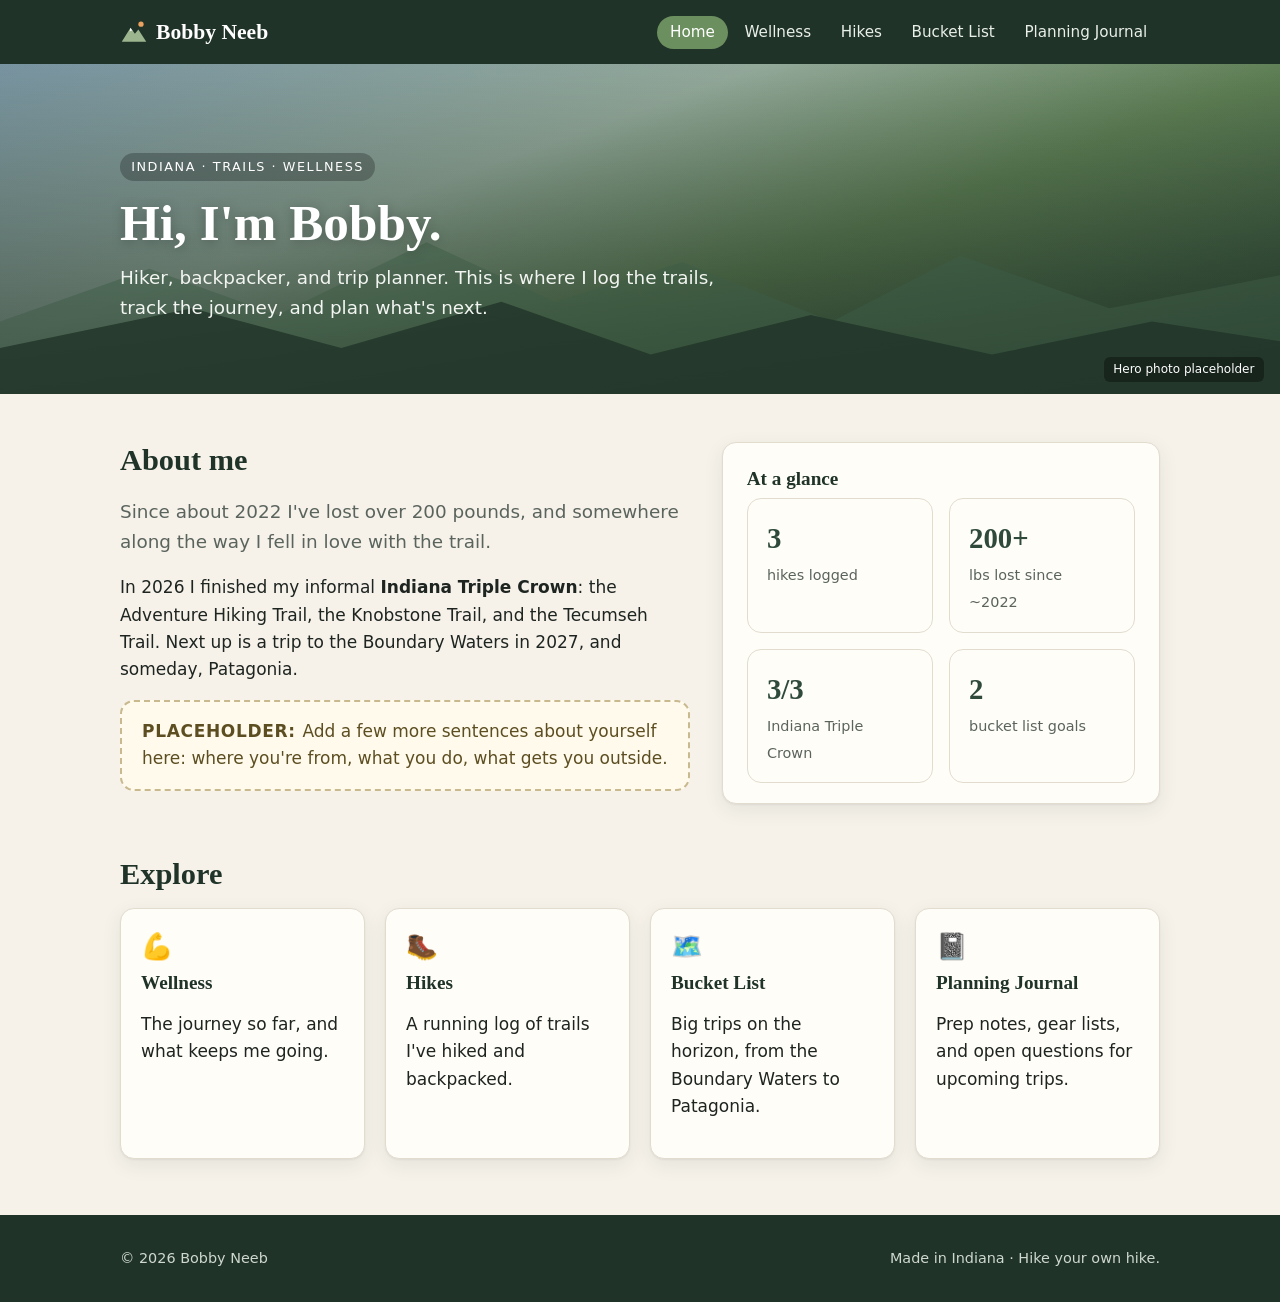
==== index.html @ 064453a5 "Publish the static personal site at the repository root. GitHub Pages can serve these HTML, CSS, JS," ====
<!doctype html>
<html lang="en">
<head>
<meta charset="utf-8">
<meta name="viewport" content="width=device-width, initial-scale=1">
<title>Bobby Neeb</title>
<meta name="description" content="Bobby Neeb: hiking, wellness, and planning the next adventure.">
<meta name="theme-color" content="#1f3328">
<link rel="icon" href="images/favicon.svg" type="image/svg+xml">
<link rel="stylesheet" href="css/style.css">
</head>
<body>
<div id="site-header"></div>
<div class="hero" role="img" aria-label="Placeholder hero illustration of mountains">
  <svg class="mtn" viewBox="0 0 1200 300" preserveAspectRatio="none" aria-hidden="true">
<path d="M0 300 L0 190 L140 110 L260 180 L400 70 L520 160 L640 100 L780 190 L900 90 L1040 170 L1200 120 L1200 300Z" fill="#3e5d48" opacity=".55"/>
<path d="M0 300 L0 230 L180 170 L320 230 L470 160 L610 240 L760 180 L930 240 L1080 190 L1200 220 L1200 300Z" fill="#24382c"/>
</svg>
  <div class="wrap">
    <span class="tag">Indiana &middot; Trails &middot; Wellness</span>
    <h1>Hi, I'm Bobby.</h1>
    <p>Hiker, backpacker, and trip planner. This is where I log the trails, track the journey, and plan what's next.</p>
  </div>
  <span class="placeholder-note">Hero photo placeholder</span>
</div>
<main id="main" class="wrap">

<section class="two-col" style="margin-top:2rem">
  <div>
    <h2 style="margin-top:0">About me</h2>
    <p class="lead">Since about 2022 I've lost over 200 pounds, and somewhere along the way I fell in love with the trail.</p>
    <p>In 2026 I finished my informal <strong>Indiana Triple Crown</strong>: the Adventure Hiking Trail, the Knobstone Trail, and the Tecumseh Trail. Next up is a trip to the Boundary Waters in 2027, and someday, Patagonia.</p>
    <p class="placeholder">Add a few more sentences about yourself here: where you're from, what you do, what gets you outside.</p>
  </div>
  <aside class="panel" aria-label="Quick stats">
    <h3>At a glance</h3>
    <div class="stats" style="margin:.5rem 0 0;grid-template-columns:1fr 1fr">
      <div class="stat"><b id="stat-hikes">–</b><span>hikes logged</span></div>
      <div class="stat"><b>200+</b><span>lbs lost since ~2022</span></div>
      <div class="stat"><b>3/3</b><span>Indiana Triple Crown</span></div>
      <div class="stat"><b id="stat-bucket">–</b><span>bucket list goals</span></div>
    </div>
  </aside>
</section>

<h2>Explore</h2>
<div class="grid">
  <a class="card" href="wellness.html"><div class="body"><div class="icon" aria-hidden="true">💪</div><h3>Wellness</h3><p>The journey so far, and what keeps me going.</p></div></a>
  <a class="card" href="hikes.html"><div class="body"><div class="icon" aria-hidden="true">🥾</div><h3>Hikes</h3><p>A running log of trails I've hiked and backpacked.</p></div></a>
  <a class="card" href="bucket-list.html"><div class="body"><div class="icon" aria-hidden="true">🗺️</div><h3>Bucket List</h3><p>Big trips on the horizon, from the Boundary Waters to Patagonia.</p></div></a>
  <a class="card" href="journal.html"><div class="body"><div class="icon" aria-hidden="true">📓</div><h3>Planning Journal</h3><p>Prep notes, gear lists, and open questions for upcoming trips.</p></div></a>
</div>

</main>
<div id="site-footer"></div>
<script src="js/site.js"></script>
<script>
loadJSON("data/hikes.json").then(d => document.getElementById("stat-hikes").textContent = d.hikes.length).catch(()=>{});
loadJSON("data/bucket-list.json").then(d => document.getElementById("stat-bucket").textContent = d.items.filter(i=>!i.example).length).catch(()=>{});
</script>
</body>
</html>
---- css/style.css ----
:root{
  --forest:#2f4a3a; --forest-d:#1f3328; --moss:#6b8f5e; --sand:#f6f2ea; --paper:#fffdf8;
  --ink:#1e2420; --muted:#5a645d; --line:#e2dccf; --accent:#c8692b; --lake:#3d6e8a;
  --radius:14px; --shadow:0 1px 2px rgba(0,0,0,.05),0 6px 20px rgba(31,51,40,.08);
  --sans: system-ui,-apple-system,"Segoe UI",Roboto,"Helvetica Neue",Arial,sans-serif;
  --serif: "Iowan Old Style","Palatino Linotype",Palatino,Georgia,serif;
}
*{box-sizing:border-box}
html{scroll-behavior:smooth}
body{margin:0;font-family:var(--sans);color:var(--ink);background:var(--sand);line-height:1.6;font-size:1.0625rem}
img{max-width:100%;display:block}
a{color:var(--lake)} a:hover{color:var(--forest)}
:focus-visible{outline:3px solid var(--accent);outline-offset:2px;border-radius:4px}
.skip{position:absolute;left:-999px;top:0;background:var(--paper);padding:.5rem 1rem;z-index:10}
.skip:focus{left:1rem;top:1rem}
.wrap{max-width:1080px;margin:0 auto;padding:0 1.25rem}
h1,h2,h3{font-family:var(--serif);line-height:1.2;color:var(--forest-d)}
h1{font-size:clamp(2rem,5vw,3.2rem);margin:.2em 0}
h2{font-size:clamp(1.4rem,3vw,1.9rem);margin:1.6em 0 .5em}
h3{font-size:1.2rem;margin:.2em 0 .3em}

/* header */
.site-header{background:var(--forest-d);color:#fff;position:sticky;top:0;z-index:5}
.site-header .wrap{display:flex;align-items:center;justify-content:space-between;gap:1rem;min-height:64px;flex-wrap:wrap}
.brand{color:#fff;text-decoration:none;font-family:var(--serif);font-size:1.35rem;font-weight:700;display:flex;align-items:center;gap:.5rem}
.brand svg{width:28px;height:28px}
.nav-toggle{display:none;background:none;border:1px solid rgba(255,255,255,.4);color:#fff;border-radius:8px;padding:.4rem .7rem;font:inherit;cursor:pointer}
.site-nav ul{list-style:none;margin:0;padding:0;display:flex;gap:.25rem;flex-wrap:wrap}
.site-nav a{color:#e9efe9;text-decoration:none;padding:.45rem .8rem;border-radius:999px;font-size:.95rem}
.site-nav a:hover{background:rgba(255,255,255,.1);color:#fff}
.site-nav a[aria-current="page"]{background:var(--moss);color:#fff}
@media (max-width:760px){
  .nav-toggle{display:block}
  .site-nav{width:100%;display:none;padding-bottom:.75rem}
  .site-nav.open{display:block}
  .site-nav ul{flex-direction:column}
}

/* hero */
.hero{position:relative;color:#fff;overflow:hidden;
  background:linear-gradient(180deg,rgba(20,35,27,.15),rgba(20,35,27,.65)),
  linear-gradient(160deg,#89a7b8 0%,#a9c0b0 35%,#6b8f5e 60%,#2f4a3a 100%)}
.hero .mtn{position:absolute;inset:auto 0 0 0;width:100%;height:60%;opacity:.9}
.hero .wrap{position:relative;padding:5.5rem 1.25rem 4.5rem}
.hero.small .wrap{padding:3.5rem 1.25rem 2.75rem}
.hero h1{color:#fff;text-shadow:0 2px 12px rgba(0,0,0,.25)}
.hero p{max-width:640px;font-size:1.15rem;margin:.4rem 0 0;color:#f2f5f1}
.hero .tag{display:inline-block;font-size:.8rem;letter-spacing:.12em;text-transform:uppercase;background:rgba(0,0,0,.25);padding:.25rem .7rem;border-radius:999px}
.placeholder-note{position:absolute;right:1rem;bottom:.75rem;font-size:.75rem;background:rgba(0,0,0,.35);padding:.2rem .6rem;border-radius:6px;color:#fff}

main.wrap{padding-top:1rem;padding-bottom:3.5rem}
.grid.wide{grid-template-columns:repeat(auto-fit,minmax(300px,1fr))}
.lead{font-size:1.15rem;color:var(--muted);max-width:720px}

/* cards */
.grid{display:grid;gap:1.25rem;grid-template-columns:repeat(auto-fill,minmax(230px,1fr))}
.card{background:var(--paper);border:1px solid var(--line);border-radius:var(--radius);box-shadow:var(--shadow);overflow:hidden;display:flex;flex-direction:column}
.card .body{padding:1.1rem 1.25rem 1.3rem;flex:1}
.card .meta{color:var(--muted);font-size:.9rem;margin:0 0 .5rem}
.card ul{margin:.5rem 0 0;padding-left:1.1rem}
.card-img{aspect-ratio:16/9;background:linear-gradient(135deg,#cfdcc8,#9db58f);display:flex;align-items:center;justify-content:center;color:var(--forest);font-size:.85rem}
.card-img img{width:100%;height:100%;object-fit:cover}
a.card{text-decoration:none;color:inherit;transition:transform .15s}
a.card:hover{transform:translateY(-3px)}
.icon{font-size:1.6rem}

.badge{display:inline-block;font-size:.75rem;font-weight:600;letter-spacing:.03em;padding:.15rem .6rem;border-radius:999px;background:#e8efe4;color:var(--forest);margin-right:.35rem}
.badge.planning{background:#fbe8d9;color:#8a4310}
.badge.booked{background:#dcebf4;color:#1f4f6b}
.badge.done{background:#dcefd5;color:#24561a}
.badge.example{background:#eee;color:#555;border:1px dashed #999}
.badge.tbd{background:#fff3c4;color:#6b5400}

/* stats strip */
.stats{display:grid;grid-template-columns:repeat(auto-fit,minmax(160px,1fr));gap:1rem;margin:2rem 0}
.stat{background:var(--paper);border:1px solid var(--line);border-radius:var(--radius);padding:1rem 1.2rem}
.stat b{display:block;font-family:var(--serif);font-size:1.8rem;color:var(--forest)}
.stat span{color:var(--muted);font-size:.9rem}

/* placeholder blocks */
.placeholder{border:2px dashed #c9b98f;background:#fffaeb;border-radius:var(--radius);padding:1rem 1.25rem;color:#5d4e22}
.placeholder::before{content:"PLACEHOLDER: ";font-weight:700;letter-spacing:.04em}

/* journal */
.journal-entry{background:var(--paper);border:1px solid var(--line);border-radius:var(--radius);box-shadow:var(--shadow);padding:1.5rem 1.75rem;margin:1.5rem 0}
.journal-entry header{border-bottom:1px solid var(--line);padding-bottom:.75rem;margin-bottom:.5rem}
.journal-sections{display:grid;gap:1rem 2rem;grid-template-columns:repeat(auto-fit,minmax(260px,1fr))}
.journal-sections section h3{font-family:var(--sans);font-size:.85rem;text-transform:uppercase;letter-spacing:.1em;color:var(--moss);margin-top:1rem}
.journal-sections ul{margin:.2rem 0;padding-left:1.1rem}
mark.tbd{background:#fff3c4;color:#6b5400;padding:0 .3rem;border-radius:4px}

/* table toggle */
.view-switch{display:flex;gap:.5rem;margin:1rem 0}
.view-switch button{font:inherit;font-size:.9rem;border:1px solid var(--line);background:var(--paper);padding:.35rem .9rem;border-radius:999px;cursor:pointer}
.view-switch button[aria-pressed="true"]{background:var(--forest);color:#fff;border-color:var(--forest)}
table{width:100%;border-collapse:collapse;background:var(--paper);border-radius:var(--radius);overflow:hidden;box-shadow:var(--shadow)}
th,td{text-align:left;padding:.7rem .9rem;border-bottom:1px solid var(--line);vertical-align:top}
th{background:#eef2ea;font-size:.85rem;text-transform:uppercase;letter-spacing:.06em;color:var(--forest)}
.table-wrap{overflow-x:auto}

.two-col{display:grid;gap:2rem;grid-template-columns:1.3fr 1fr;align-items:start}
@media (max-width:760px){.two-col{grid-template-columns:1fr}}
.panel{background:var(--paper);border:1px solid var(--line);border-radius:var(--radius);padding:1.25rem 1.5rem;box-shadow:var(--shadow)}

.site-footer{background:var(--forest-d);color:#cfd8cf;padding:2rem 0;font-size:.9rem}
.site-footer .wrap{display:flex;justify-content:space-between;flex-wrap:wrap;gap:1rem}
.site-footer a{color:#e9efe9}
noscript p{background:#fff3c4;padding:1rem;border-radius:8px}
@media (prefers-reduced-motion:reduce){*{scroll-behavior:auto!important;transition:none!important}}
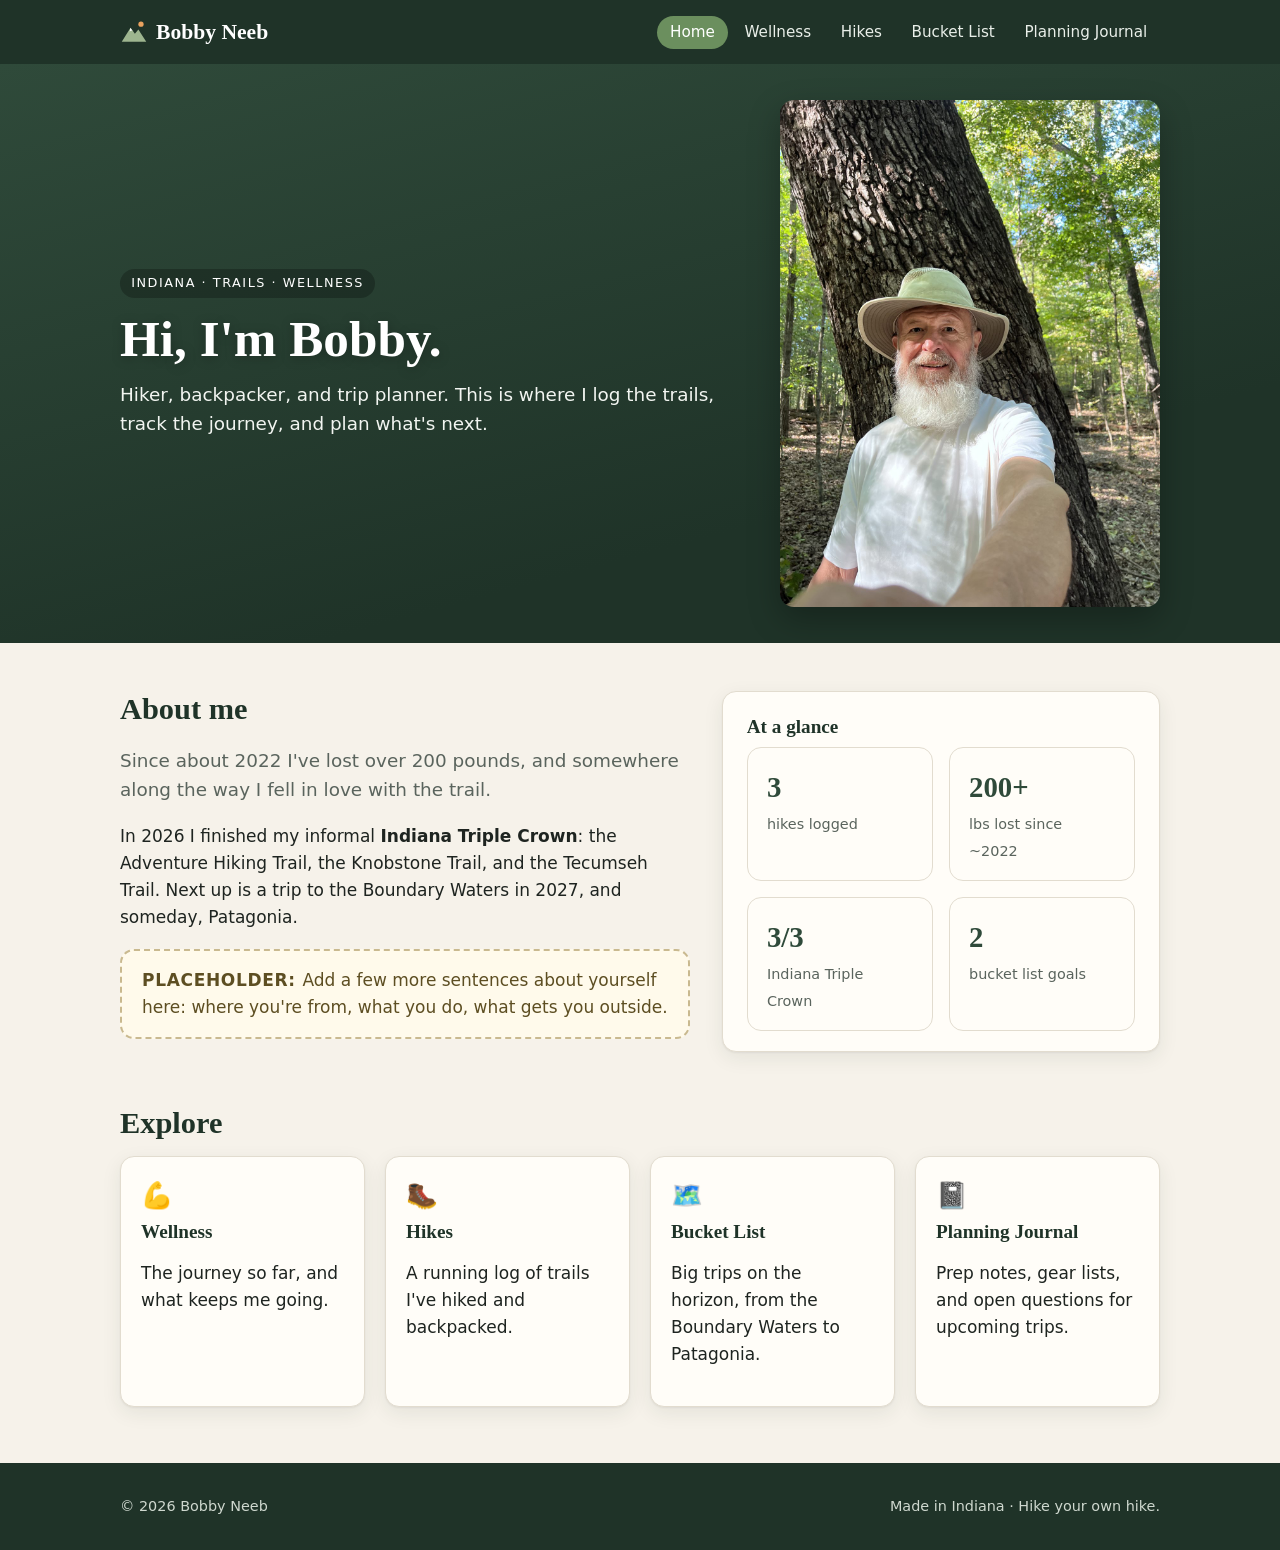
==== commit e314256d: "Show Bobby's Knobstone Trail photo in the homepage hero. Place the portrait beside the headline on w" ====
--- a/index.html
+++ b/index.html
@@ -11,17 +11,15 @@
 </head>
 <body>
 <div id="site-header"></div>
-<div class="hero" role="img" aria-label="Placeholder hero illustration of mountains">
-  <svg class="mtn" viewBox="0 0 1200 300" preserveAspectRatio="none" aria-hidden="true">
-<path d="M0 300 L0 190 L140 110 L260 180 L400 70 L520 160 L640 100 L780 190 L900 90 L1040 170 L1200 120 L1200 300Z" fill="#3e5d48" opacity=".55"/>
-<path d="M0 300 L0 230 L180 170 L320 230 L470 160 L610 240 L760 180 L930 240 L1080 190 L1200 220 L1200 300Z" fill="#24382c"/>
-</svg>
-  <div class="wrap">
-    <span class="tag">Indiana &middot; Trails &middot; Wellness</span>
-    <h1>Hi, I'm Bobby.</h1>
-    <p>Hiker, backpacker, and trip planner. This is where I log the trails, track the journey, and plan what's next.</p>
+<div class="hero hero-home">
+  <div class="wrap hero-layout">
+    <div class="hero-copy">
+      <span class="tag">Indiana &middot; Trails &middot; Wellness</span>
+      <h1>Hi, I'm Bobby.</h1>
+      <p>Hiker, backpacker, and trip planner. This is where I log the trails, track the journey, and plan what's next.</p>
+    </div>
+    <img class="hero-photo" src="images/hero-knobstone.jpg" width="1200" height="1600" alt="Bobby Neeb on the Knobstone Trail">
   </div>
-  <span class="placeholder-note">Hero photo placeholder</span>
 </div>
 <main id="main" class="wrap">
 
--- a/css/style.css
+++ b/css/style.css
@@ -47,6 +47,15 @@
 .hero p{max-width:640px;font-size:1.15rem;margin:.4rem 0 0;color:#f2f5f1}
 .hero .tag{display:inline-block;font-size:.8rem;letter-spacing:.12em;text-transform:uppercase;background:rgba(0,0,0,.25);padding:.25rem .7rem;border-radius:999px}
 .placeholder-note{position:absolute;right:1rem;bottom:.75rem;font-size:.75rem;background:rgba(0,0,0,.35);padding:.2rem .6rem;border-radius:6px;color:#fff}
+.hero-home{background:linear-gradient(165deg,var(--forest) 0%,var(--forest-d) 72%)}
+.hero-home .wrap{padding:2.25rem 1.25rem}
+.hero-layout{display:grid;grid-template-columns:minmax(0,1.15fr) minmax(220px,380px);gap:2rem 2.5rem;align-items:center}
+.hero-photo{width:100%;height:auto;aspect-ratio:3/4;object-fit:cover;object-position:center top;border-radius:var(--radius);box-shadow:0 12px 32px rgba(0,0,0,.28)}
+@media (max-width:760px){
+  .hero-home .wrap{padding:1.25rem 1.25rem 1.75rem}
+  .hero-layout{grid-template-columns:1fr;gap:1.25rem}
+  .hero-photo{order:-1;width:min(100%,420px);margin-inline:auto;max-height:62vh}
+}
 
 main.wrap{padding-top:1rem;padding-bottom:3.5rem}
 .grid.wide{grid-template-columns:repeat(auto-fit,minmax(300px,1fr))}
